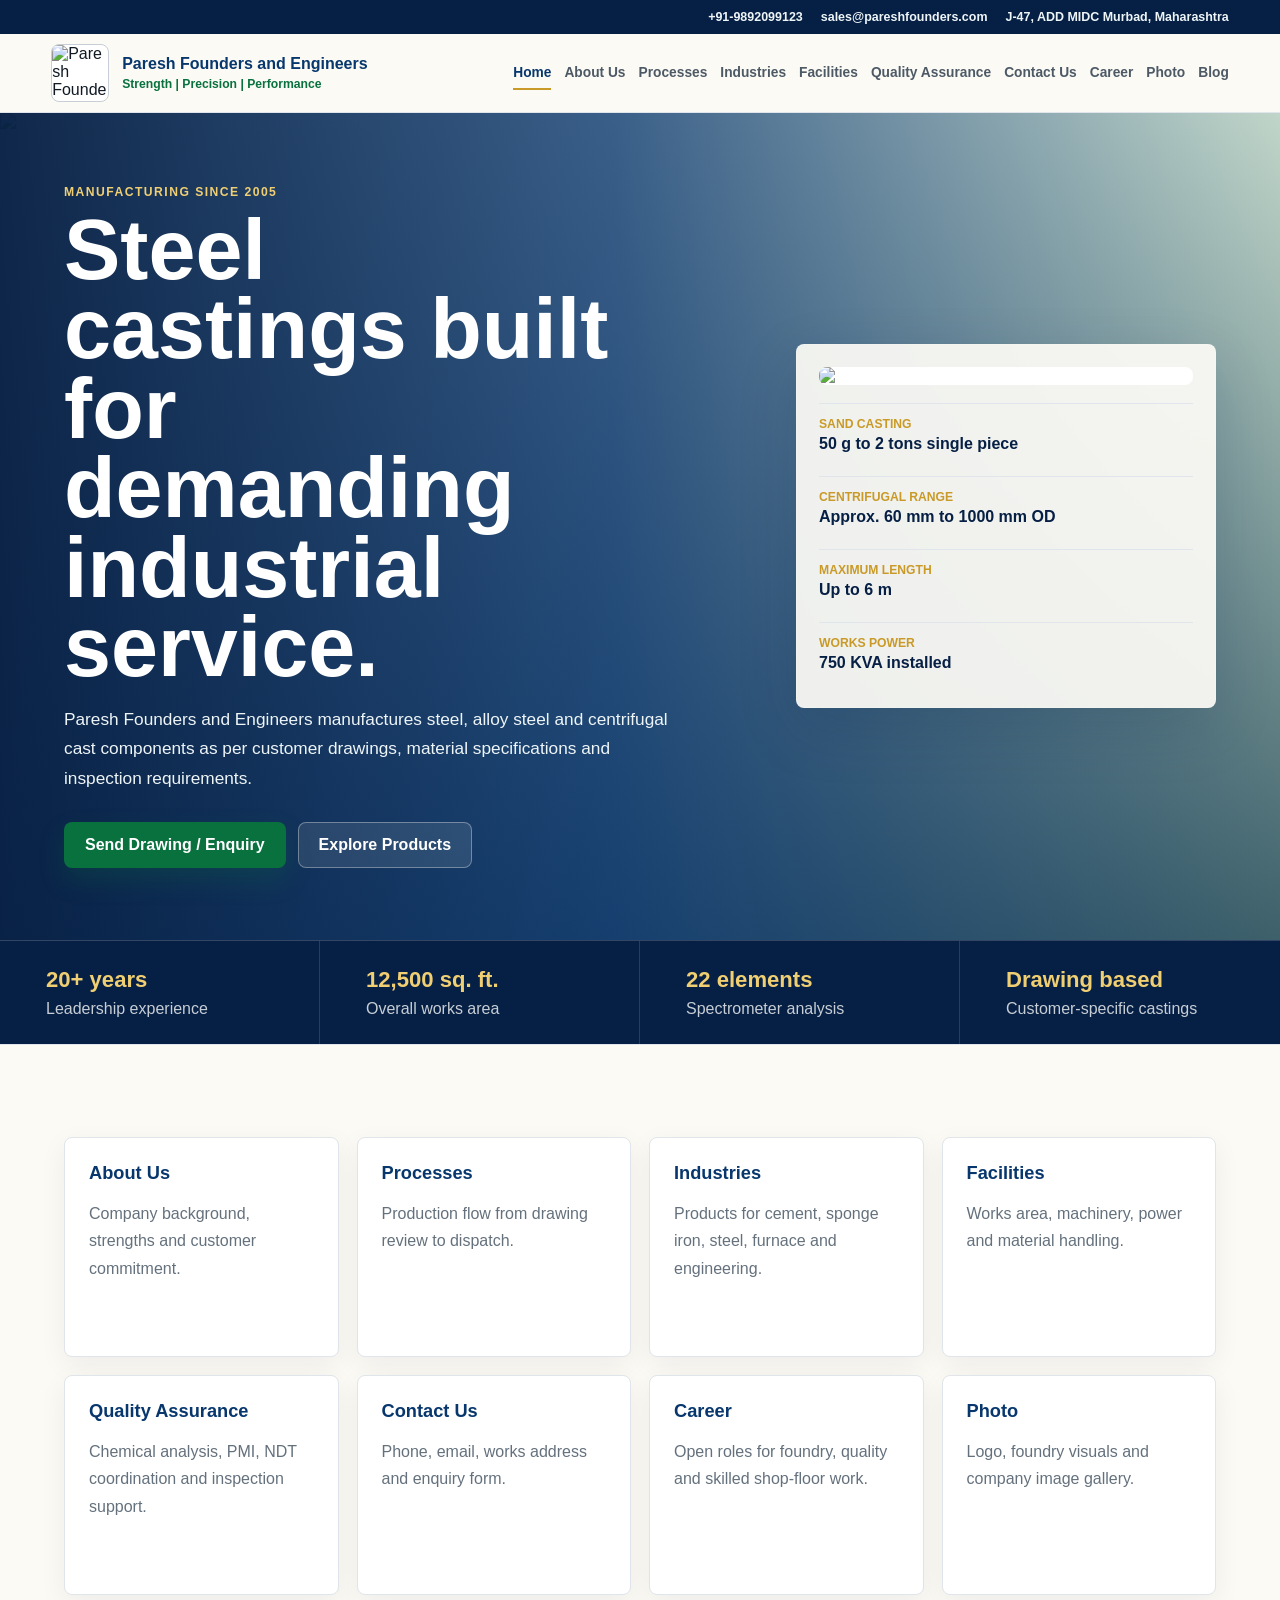
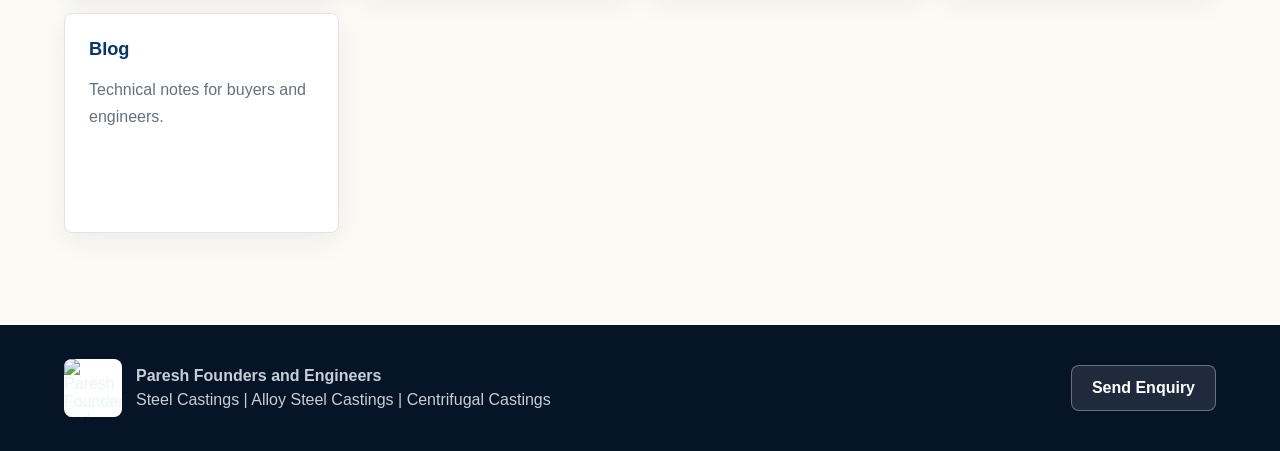
==== index.html @ 031bbe3c "Add files via upload" ====
<!doctype html>
<html lang="en">
  <head>
    <meta charset="utf-8">
    <meta name="viewport" content="width=device-width, initial-scale=1">
    <title>Paresh Founders and Engineers | Steel, Alloy Steel & Centrifugal Castings</title>
    <meta name="description" content="Paresh Founders and Engineers manufactures steel castings, alloy steel castings and centrifugal castings for sponge iron, cement, steel, furnace, pump, valve and engineering customers.">
    <meta name="keywords" content="Paresh Founders and Engineers, steel castings, alloy steel castings, centrifugal castings, sand castings, heat resistant castings, corrosion resistant castings, foundry in Murbad">
    <link rel="stylesheet" href="styles.css">
  </head>
  <body data-page="home">
    <header class="site-header">
      <div class="top-line">
        <a href="tel:+919892099123">+91-9892099123</a>
        <a href="mailto:sales@pareshfounders.com">sales@pareshfounders.com</a>
        <span>J-47, ADD MIDC Murbad, Maharashtra</span>
      </div>
      <div class="nav-shell">
        <a class="brand" href="index.html" aria-label="Paresh Founders and Engineers home">
          <img src="assets/pfe-logo.png" alt="Paresh Founders and Engineers logo">
          <span><strong>Paresh Founders and Engineers</strong><small>Strength | Precision | Performance</small></span>
        </a>
        <button class="nav-toggle" type="button" aria-expanded="false" aria-controls="main-nav" aria-label="Open menu"><span></span><span></span><span></span></button>
        <nav id="main-nav" class="main-nav" aria-label="Main navigation">
          <a data-nav="home" href="index.html">Home</a>
          <a data-nav="about" href="about.html">About Us</a>
          <a data-nav="processes" href="processes.html">Processes</a>
          <a data-nav="industries" href="industries.html">Industries</a>
          <a data-nav="facilities" href="facilities.html">Facilities</a>
          <a data-nav="quality" href="quality.html">Quality Assurance</a>
          <a data-nav="contact" href="contact.html">Contact Us</a>
          <a data-nav="career" href="career.html">Career</a>
          <a data-nav="photos" href="photos.html">Photo</a>
          <a data-nav="blog" href="blog.html">Blog</a>
        </nav>
      </div>
    </header>

    <main>
      <section class="hero">
        <img class="hero-bg" src="assets/foundry-hero.png" alt="Foundry shop floor for steel casting manufacturing">
        <div class="hero-shade"></div>
        <div class="hero-inner">
          <div class="hero-copy">
            <p class="eyebrow">Manufacturing since 2005</p>
            <h1>Steel castings built for demanding industrial service.</h1>
            <p>Paresh Founders and Engineers manufactures steel, alloy steel and centrifugal cast components as per customer drawings, material specifications and inspection requirements.</p>
            <div class="hero-actions">
              <a class="btn primary" href="contact.html">Send Drawing / Enquiry</a>
              <a class="btn secondary" href="industries.html">Explore Products</a>
            </div>
          </div>
          <aside class="hero-panel" aria-label="Company at a glance">
            <img src="assets/pfe-full-logo.png" alt="Paresh Founders and Engineers">
            <dl>
              <div><dt>Sand Casting</dt><dd>50 g to 2 tons single piece</dd></div>
              <div><dt>Centrifugal Range</dt><dd>Approx. 60 mm to 1000 mm OD</dd></div>
              <div><dt>Maximum Length</dt><dd>Up to 6 m</dd></div>
              <div><dt>Works Power</dt><dd>750 KVA installed</dd></div>
            </dl>
          </aside>
        </div>
      </section>

      <section class="metric-band" aria-label="Company highlights">
        <article><span>20+ years</span><p>Leadership experience</p></article>
        <article><span>12,500 sq. ft.</span><p>Overall works area</p></article>
        <article><span>22 elements</span><p>Spectrometer analysis</p></article>
        <article><span>Drawing based</span><p>Customer-specific castings</p></article>
      </section>

      <section class="section">
        <div class="link-grid">
          <a href="about.html"><b>About Us</b><p>Company background, strengths and customer commitment.</p></a>
          <a href="processes.html"><b>Processes</b><p>Production flow from drawing review to dispatch.</p></a>
          <a href="industries.html"><b>Industries</b><p>Products for cement, sponge iron, steel, furnace and engineering.</p></a>
          <a href="facilities.html"><b>Facilities</b><p>Works area, machinery, power and material handling.</p></a>
          <a href="quality.html"><b>Quality Assurance</b><p>Chemical analysis, PMI, NDT coordination and inspection support.</p></a>
          <a href="contact.html"><b>Contact Us</b><p>Phone, email, works address and enquiry form.</p></a>
          <a href="career.html"><b>Career</b><p>Open roles for foundry, quality and skilled shop-floor work.</p></a>
          <a href="photos.html"><b>Photo</b><p>Logo, foundry visuals and company image gallery.</p></a>
          <a href="blog.html"><b>Blog</b><p>Technical notes for buyers and engineers.</p></a>
        </div>
      </section>
    </main>

    <footer class="footer">
      <div><img src="assets/pfe-logo.png" alt="Paresh Founders and Engineers logo"><p><b>Paresh Founders and Engineers</b><br>Steel Castings | Alloy Steel Castings | Centrifugal Castings</p></div>
      <a class="btn secondary" href="contact.html">Send Enquiry</a>
    </footer>
    <script src="script.js"></script>
  </body>
</html>
---- styles.css ----
:root {
  --royal: #07376d;
  --royal-2: #061f44;
  --gold: #c99a28;
  --gold-light: #f0cf73;
  --steel: #4d5965;
  --steel-dark: #1d2833;
  --silver: #c7ced5;
  --silver-2: #e8edf1;
  --pearl: #fbfaf5;
  --green: #08713e;
  --ink: #111923;
  --muted: #64717d;
  --line: #dfe5ea;
  --white: #ffffff;
  --shadow: 0 20px 60px rgba(6, 31, 68, 0.16);
}

* { box-sizing: border-box; }
html { scroll-behavior: smooth; }
body {
  margin: 0;
  color: var(--ink);
  background: var(--pearl);
  font-family: Arial, Helvetica, sans-serif;
}
a { color: inherit; text-decoration: none; }
button, input, select, textarea { font: inherit; }
button { cursor: pointer; }
img { display: block; max-width: 100%; }
h1, h2, h3, p, span, strong, a, li { overflow-wrap: anywhere; }

.site-header {
  position: sticky;
  top: 0;
  z-index: 50;
  background: rgba(251, 250, 245, 0.97);
  border-bottom: 1px solid var(--line);
  backdrop-filter: blur(16px);
}
.top-line {
  display: flex;
  align-items: center;
  justify-content: flex-end;
  gap: 18px;
  min-height: 34px;
  padding: 0 clamp(16px, 4vw, 70px);
  color: #eef5f7;
  background: var(--royal-2);
  font-size: 0.78rem;
  font-weight: 700;
}
.top-line a:hover { color: var(--gold-light); }
.nav-shell {
  display: flex;
  align-items: center;
  justify-content: space-between;
  gap: 18px;
  min-height: 78px;
  padding: 10px clamp(16px, 4vw, 70px);
}
.brand {
  display: inline-flex;
  align-items: center;
  gap: 13px;
  min-width: 300px;
}
.brand img {
  flex: 0 0 58px;
  width: 58px;
  height: 58px;
  object-fit: contain;
  border: 1px solid var(--silver);
  border-radius: 8px;
  background: var(--white);
}
.brand strong {
  display: block;
  color: var(--royal);
  line-height: 1.08;
}
.brand small {
  display: block;
  margin-top: 4px;
  color: var(--green);
  font-size: 0.76rem;
  font-weight: 900;
}
.main-nav {
  display: flex;
  align-items: center;
  justify-content: flex-end;
  gap: 13px;
  color: var(--steel);
  font-size: 0.86rem;
  font-weight: 900;
}
.main-nav a {
  padding: 8px 0;
  border-bottom: 2px solid transparent;
}
.main-nav a:hover {
  color: var(--royal);
  border-bottom-color: var(--gold);
}
.main-nav a.active {
  color: var(--royal);
  border-bottom-color: var(--gold);
}
.nav-toggle {
  display: none;
  width: 44px;
  height: 44px;
  border: 1px solid var(--line);
  border-radius: 8px;
  background: var(--white);
}
.nav-toggle span {
  display: block;
  height: 2px;
  margin: 5px 10px;
  background: var(--royal);
}

.hero {
  position: relative;
  min-height: calc(100vh - 112px);
  overflow: hidden;
  color: var(--white);
}
.hero-bg,
.hero-shade {
  position: absolute;
  inset: 0;
}
.hero-bg {
  width: 100%;
  height: 100%;
  object-fit: cover;
}
.hero-shade {
  background:
    linear-gradient(90deg, rgba(6, 31, 68, 0.96) 0%, rgba(7, 55, 109, 0.78) 48%, rgba(8, 113, 62, 0.2) 100%),
    linear-gradient(0deg, rgba(6, 31, 68, 0.72), rgba(6, 31, 68, 0.05));
}
.hero-inner {
  position: relative;
  z-index: 1;
  display: grid;
  grid-template-columns: minmax(0, 1fr) 420px;
  align-items: center;
  gap: clamp(28px, 5vw, 68px);
  min-height: calc(100vh - 112px);
  padding: 72px clamp(18px, 5vw, 78px);
}
.hero-copy {
  max-width: 850px;
}
.eyebrow {
  margin: 0 0 12px;
  color: var(--gold-light);
  font-size: 0.76rem;
  font-weight: 900;
  letter-spacing: 0.12em;
  text-transform: uppercase;
}
h1 {
  margin: 0;
  max-width: 12ch;
  font-size: clamp(3rem, 6.6vw, 6.4rem);
  line-height: 0.94;
  letter-spacing: 0;
}
h2 {
  margin: 0;
  max-width: 980px;
  color: var(--royal-2);
  font-size: clamp(2rem, 4vw, 4rem);
  line-height: 1;
  letter-spacing: 0;
}
h3 {
  margin: 0 0 10px;
  color: var(--royal);
  font-size: 1.16rem;
}
.hero-copy p:not(.eyebrow) {
  max-width: 64ch;
  color: #eef5f7;
  font-size: 1.08rem;
  line-height: 1.72;
}
.hero-actions,
.blog-filter {
  display: flex;
  flex-wrap: wrap;
  gap: 12px;
  margin-top: 28px;
}
.btn,
.filter,
.process-tab,
.accordion-button,
.small-action {
  min-height: 46px;
  border: 1px solid transparent;
  border-radius: 8px;
  font-weight: 900;
}
.btn {
  display: inline-flex;
  align-items: center;
  justify-content: center;
  padding: 0 20px;
}
.primary {
  color: var(--white);
  background: var(--green);
  box-shadow: 0 12px 26px rgba(8, 113, 62, 0.24);
}
.primary:hover { background: #0a8349; }
.secondary {
  color: var(--white);
  border-color: rgba(251, 250, 245, 0.34);
  background: rgba(251, 250, 245, 0.1);
}
.hero-panel {
  border: 1px solid rgba(251, 250, 245, 0.22);
  border-radius: 8px;
  padding: 22px;
  background: rgba(251, 250, 245, 0.94);
  box-shadow: var(--shadow);
}
.hero-panel img {
  width: 100%;
  max-height: 210px;
  object-fit: contain;
  border-radius: 8px;
  background: var(--white);
}
.hero-panel dl {
  display: grid;
  gap: 10px;
  margin: 18px 0 0;
}
.hero-panel div {
  padding: 13px 0;
  border-top: 1px solid var(--line);
}
.hero-panel dt {
  color: var(--gold);
  font-size: 0.76rem;
  font-weight: 900;
  text-transform: uppercase;
}
.hero-panel dd {
  margin: 4px 0 0;
  color: var(--royal-2);
  font-weight: 900;
}

.metric-band {
  display: grid;
  grid-template-columns: repeat(4, minmax(0, 1fr));
  border-top: 1px solid rgba(251, 250, 245, 0.18);
  border-bottom: 1px solid var(--line);
  background: var(--royal-2);
}
.metric-band article {
  padding: 26px clamp(18px, 4vw, 46px);
  border-right: 1px solid rgba(251, 250, 245, 0.14);
}
.metric-band article:last-child { border-right: 0; }
.metric-band span {
  display: block;
  color: var(--gold-light);
  font-size: 1.38rem;
  font-weight: 900;
}
.metric-band p {
  margin: 7px 0 0;
  color: var(--silver);
}

.section {
  padding: 92px clamp(18px, 5vw, 78px);
}
.page-hero {
  position: relative;
  padding: 92px clamp(18px, 5vw, 78px);
  color: var(--white);
  background:
    linear-gradient(135deg, rgba(6, 31, 68, 0.96), rgba(7, 55, 109, 0.9)),
    url("assets/foundry-hero.png") center/cover;
}
.page-hero h1 {
  max-width: 12ch;
}
.page-hero h1.single-line-title {
  max-width: none;
  white-space: nowrap;
  font-size: clamp(2rem, 2.75vw, 2.45rem);
  line-height: 1.08;
}
.page-hero p:not(.eyebrow) {
  max-width: 760px;
  color: #edf4f7;
  font-size: 1.08rem;
  line-height: 1.72;
}
.page-hero .eyebrow {
  color: var(--gold-light);
}
.page-contact {
  padding: 92px clamp(18px, 5vw, 78px);
}
.page-contact h1 {
  max-width: 12ch;
  margin: 0;
  font-size: clamp(2.8rem, 5.8vw, 5.6rem);
  line-height: 0.96;
}
.section-head {
  margin-bottom: 34px;
}
.section-head.row {
  display: flex;
  align-items: end;
  justify-content: space-between;
  gap: 24px;
}
.section-head .eyebrow,
.about-section .eyebrow,
.products-section .eyebrow,
.facilities-section .eyebrow,
.quality-section .eyebrow,
.career-section .eyebrow,
.blog-section .eyebrow {
  color: var(--gold);
}

.about-grid,
.process-layout,
.facility-board,
.contact-section {
  display: grid;
  grid-template-columns: 0.92fr 1.08fr;
  gap: 38px;
}
.story {
  max-width: 760px;
}
.story p,
.link-grid p,
.product-grid p,
.process-panel p,
.accordion-panel p,
.quality-grid p,
.career-grid p,
.blog-grid p,
.address-lines p {
  color: var(--muted);
  line-height: 1.72;
}
.commitments {
  display: grid;
  gap: 14px;
}
.commitments article {
  min-height: 104px;
  padding: 22px;
  border-left: 4px solid var(--gold);
  border-radius: 8px;
  background: var(--white);
  box-shadow: 0 8px 28px rgba(17, 25, 35, 0.06);
}
.commitments b {
  display: block;
  color: var(--royal);
}
.commitments span {
  display: block;
  margin-top: 8px;
  color: var(--muted);
  line-height: 1.5;
}
.link-grid {
  display: grid;
  grid-template-columns: repeat(4, minmax(0, 1fr));
  gap: 18px;
}
.link-grid a {
  min-height: 220px;
  padding: 24px;
  border: 1px solid var(--line);
  border-radius: 8px;
  background: var(--white);
  box-shadow: 0 8px 28px rgba(17, 25, 35, 0.06);
}
.link-grid a:hover {
  border-color: rgba(201, 154, 40, 0.72);
  box-shadow: var(--shadow);
}
.link-grid span {
  display: inline-block;
  margin-bottom: 18px;
  color: var(--green);
  font-size: 0.78rem;
  font-weight: 900;
  text-transform: uppercase;
}
.link-grid b {
  display: block;
  color: var(--royal);
  font-size: 1.14rem;
}

.process-section {
  color: var(--white);
  background: linear-gradient(135deg, var(--royal-2), var(--steel-dark));
}
.process-section h2,
.process-section h3 { color: var(--white); }
.process-tabs {
  display: grid;
  gap: 10px;
  align-self: start;
}
.process-tab {
  width: 100%;
  padding: 0 18px;
  color: #edf4f7;
  border-color: rgba(251, 250, 245, 0.18);
  background: rgba(251, 250, 245, 0.08);
  text-align: left;
}
.process-tab.active {
  color: var(--royal-2);
  background: var(--gold-light);
}
.process-panels {
  min-height: 310px;
  border: 1px solid rgba(251, 250, 245, 0.16);
  border-radius: 8px;
  background: rgba(251, 250, 245, 0.07);
}
.process-panel {
  display: none;
  padding: clamp(24px, 4vw, 42px);
}
.process-panel.active { display: block; }
.process-panel p { color: #dfe8ed; }

.search,
input,
select,
textarea {
  width: 100%;
  border: 1px solid var(--line);
  border-radius: 8px;
  padding: 13px 14px;
  color: var(--ink);
  background: var(--white);
}
.search {
  max-width: 360px;
  border-color: var(--silver);
}
.product-grid,
.quality-grid,
.career-grid,
.blog-grid,
.photo-grid {
  display: grid;
  grid-template-columns: repeat(3, minmax(0, 1fr));
  gap: 18px;
}
.product-grid article,
.quality-grid article,
.career-grid article,
.blog-grid article,
.photo-grid article {
  min-height: 230px;
  padding: 24px;
  border: 1px solid var(--line);
  border-radius: 8px;
  background: var(--white);
  box-shadow: 0 8px 28px rgba(17, 25, 35, 0.06);
}
.product-grid article:hover,
.quality-grid article:hover,
.career-grid article:hover,
.blog-grid article:hover,
.photo-grid article:hover {
  border-color: rgba(201, 154, 40, 0.72);
  box-shadow: var(--shadow);
}
.product-grid article.hide,
.blog-grid article.hide { display: none; }
.product-grid span,
.blog-grid span,
.quality-grid span {
  display: inline-block;
  margin-bottom: 18px;
  color: var(--green);
  font-size: 0.78rem;
  font-weight: 900;
  text-transform: uppercase;
}
.photo-grid img {
  width: 100%;
  height: 260px;
  object-fit: contain;
  border: 1px solid var(--line);
  border-radius: 8px;
  background: var(--white);
}
.photo-grid h3 {
  margin-top: 18px;
}
.photo-grid p {
  color: var(--muted);
  line-height: 1.72;
}

.facilities-section {
  background: var(--silver-2);
}
.facility-map {
  display: grid;
  grid-template-columns: repeat(2, minmax(0, 1fr));
  gap: 14px;
}
.facility-map div {
  min-height: 150px;
  padding: 22px;
  border-radius: 8px;
  color: var(--white);
  background: linear-gradient(135deg, var(--royal), var(--steel-dark));
}
.facility-map b {
  display: block;
  color: var(--gold-light);
  font-size: 2.1rem;
  line-height: 1;
}
.facility-map span {
  display: block;
  margin-top: 12px;
  color: #edf4f7;
  line-height: 1.5;
}
.accordion {
  width: 100%;
}
.accordion-button {
  width: 100%;
  margin-top: 10px;
  padding: 0 18px;
  color: var(--royal-2);
  border-color: var(--line);
  background: var(--white);
  text-align: left;
}
.accordion-button.active {
  border-color: var(--gold);
  background: #fff8e6;
}
.accordion-panel {
  display: none;
  padding: 2px 18px 16px;
}
.accordion-panel.open { display: block; }

.quality-section {
  background: var(--white);
}
.quality-grid {
  grid-template-columns: repeat(4, minmax(0, 1fr));
}
.quality-grid article {
  min-height: 250px;
}

.contact-section {
  color: var(--white);
  background: linear-gradient(135deg, var(--royal), var(--royal-2));
}
.contact-section h2 {
  color: var(--white);
}
.address-lines {
  margin-top: 26px;
}
.address-lines p {
  color: #e7eef2;
}
.address-lines b {
  display: block;
  color: var(--gold-light);
}
.address-lines a {
  color: var(--white);
  font-weight: 900;
}
.enquiry-form {
  display: grid;
  gap: 14px;
  padding: 24px;
  border-radius: 8px;
  background: var(--pearl);
}
label {
  display: grid;
  gap: 8px;
  color: var(--steel);
  font-weight: 900;
}
textarea { resize: vertical; }
.form-message {
  min-height: 24px;
  margin: 0;
  color: var(--green);
  font-weight: 900;
}

.career-section {
  background: #f6f2e7;
}
.small-action,
.filter {
  padding: 0 15px;
  color: var(--royal-2);
  border-color: var(--line);
  background: var(--white);
}
.small-action:hover,
.filter.active {
  color: var(--white);
  background: var(--green);
}

.footer {
  display: flex;
  align-items: center;
  justify-content: space-between;
  gap: 18px;
  padding: 34px clamp(18px, 5vw, 78px);
  color: #edf4f7;
  background: #061427;
}
.footer div {
  display: flex;
  align-items: center;
  gap: 14px;
}
.footer img {
  width: 58px;
  height: 58px;
  object-fit: contain;
  border-radius: 8px;
  background: var(--white);
}
.footer p {
  margin: 0;
  color: var(--silver);
  line-height: 1.5;
}

@media (max-width: 1180px) {
  .brand { min-width: 260px; }
  .main-nav { gap: 9px; font-size: 0.8rem; }
  .hero-inner { grid-template-columns: minmax(0, 1fr) 360px; }
  .quality-grid { grid-template-columns: repeat(2, minmax(0, 1fr)); }
}

@media (max-width: 960px) {
  .top-line {
    justify-content: flex-start;
    overflow-x: auto;
    white-space: nowrap;
  }
  .nav-toggle { display: block; }
  .main-nav {
    position: absolute;
    top: 112px;
    right: 18px;
    left: 18px;
    display: none;
    flex-direction: column;
    align-items: stretch;
    padding: 16px;
    border: 1px solid var(--line);
    border-radius: 8px;
    background: var(--white);
    box-shadow: var(--shadow);
  }
  .main-nav.open { display: flex; }
  .main-nav a { padding: 10px 4px; }
  .hero-inner {
    grid-template-columns: 1fr;
    align-items: start;
    padding-top: 72px;
    padding-bottom: 72px;
  }
  .hero-panel { max-width: 520px; }
  .metric-band,
  .about-grid,
  .process-layout,
  .facility-board,
  .contact-section,
  .product-grid,
  .link-grid,
  .career-grid,
  .blog-grid,
  .photo-grid {
    grid-template-columns: 1fr;
  }
  .metric-band article {
    border-right: 0;
    border-bottom: 1px solid rgba(251, 250, 245, 0.14);
  }
  .section-head.row { display: block; }
  .search {
    max-width: none;
    margin-top: 18px;
  }
}

@media (max-width: 620px) {
  .top-line { display: none; }
  .nav-shell { min-height: 74px; }
  .main-nav { top: 74px; }
  .brand {
    min-width: 0;
    gap: 10px;
  }
  .brand img {
    width: 52px;
    height: 52px;
    flex-basis: 52px;
  }
  .brand strong {
    max-width: 185px;
    font-size: 0.93rem;
  }
  .brand small { display: none; }
  .hero { min-height: auto; }
  .hero-inner {
    min-height: auto;
    padding-top: 56px;
  }
  h1 { font-size: 2.75rem; }
  .page-hero h1.single-line-title {
    white-space: normal;
    font-size: 2.2rem;
  }
  h2 { font-size: 2rem; }
  .section {
    padding-top: 68px;
    padding-bottom: 68px;
  }
  .facility-map,
  .quality-grid {
    grid-template-columns: 1fr;
  }
  .footer,
  .footer div {
    align-items: flex-start;
    flex-direction: column;
  }
}

@media (max-width: 380px) {
  .brand span { display: none; }
  .brand img {
    width: 54px;
    height: 54px;
  }
  h1 { font-size: 2.35rem; }
  .hero-copy p:not(.eyebrow) { font-size: 1rem; }
}
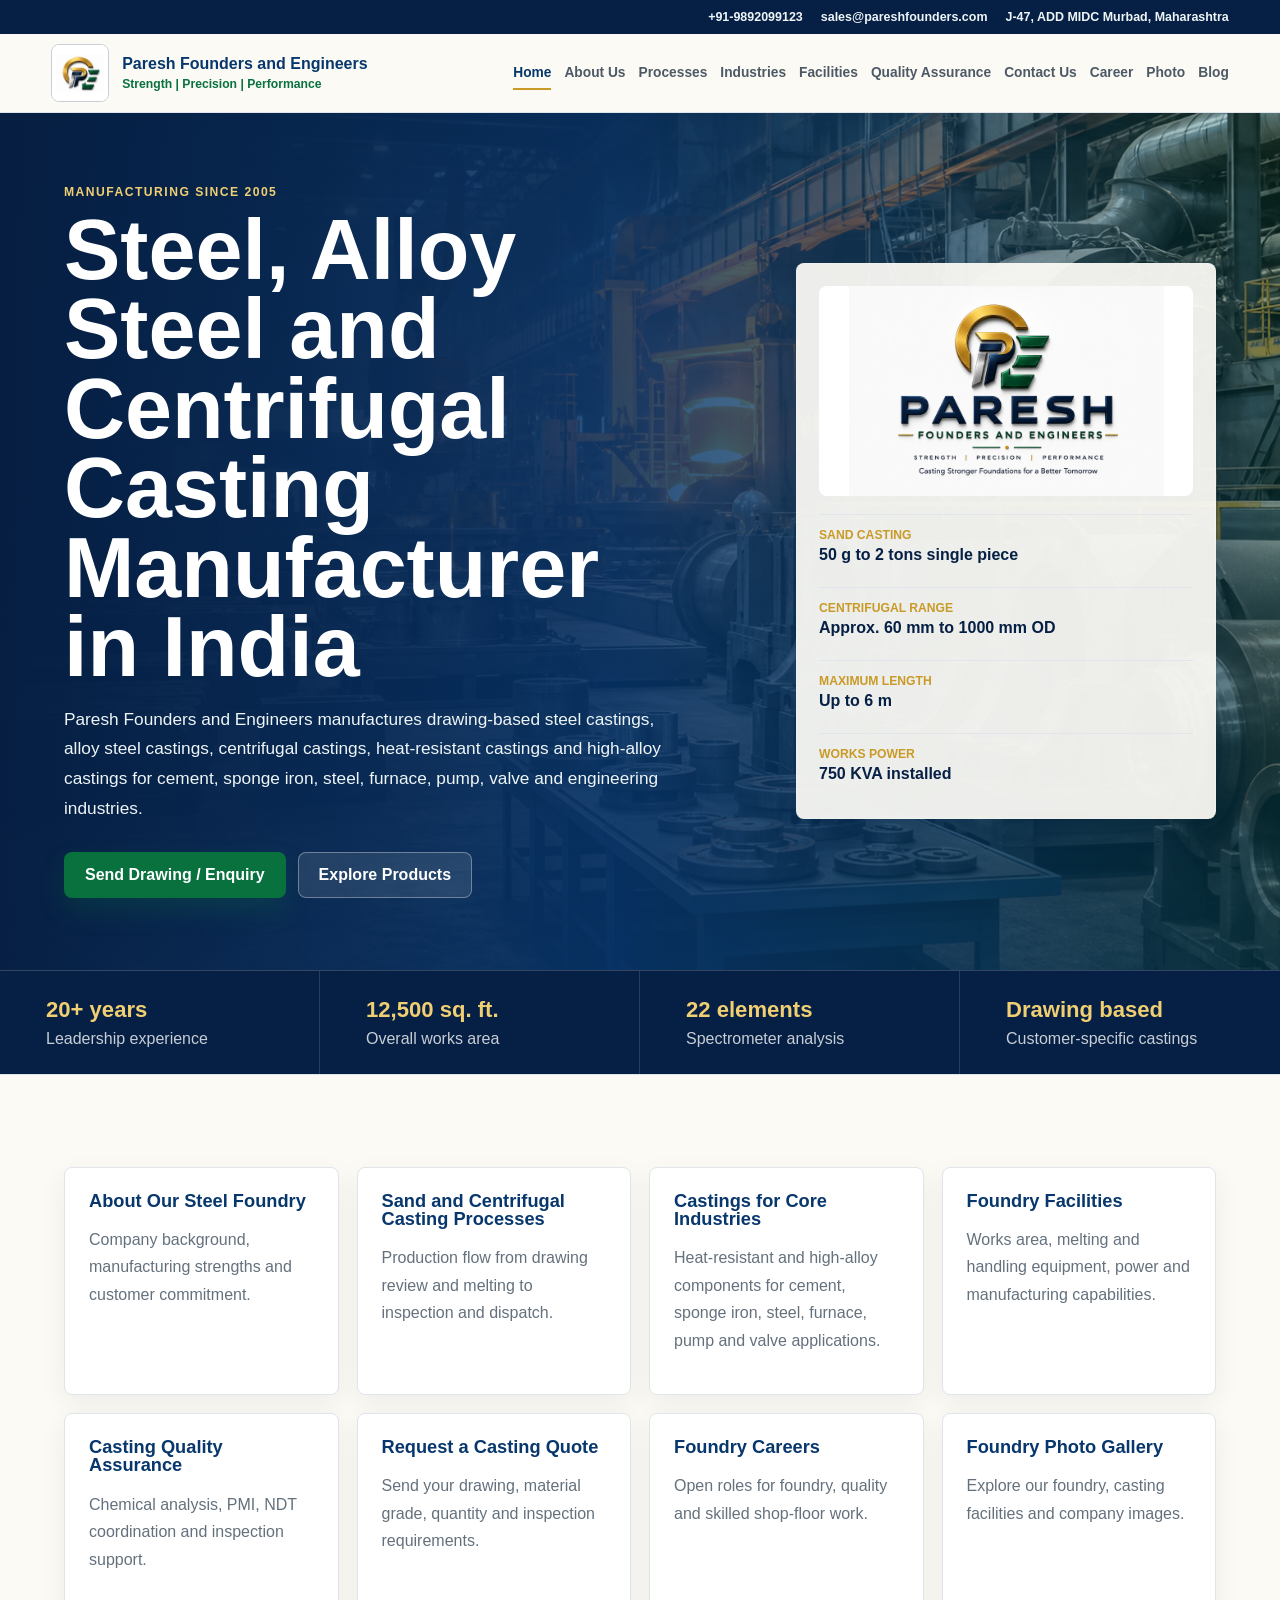
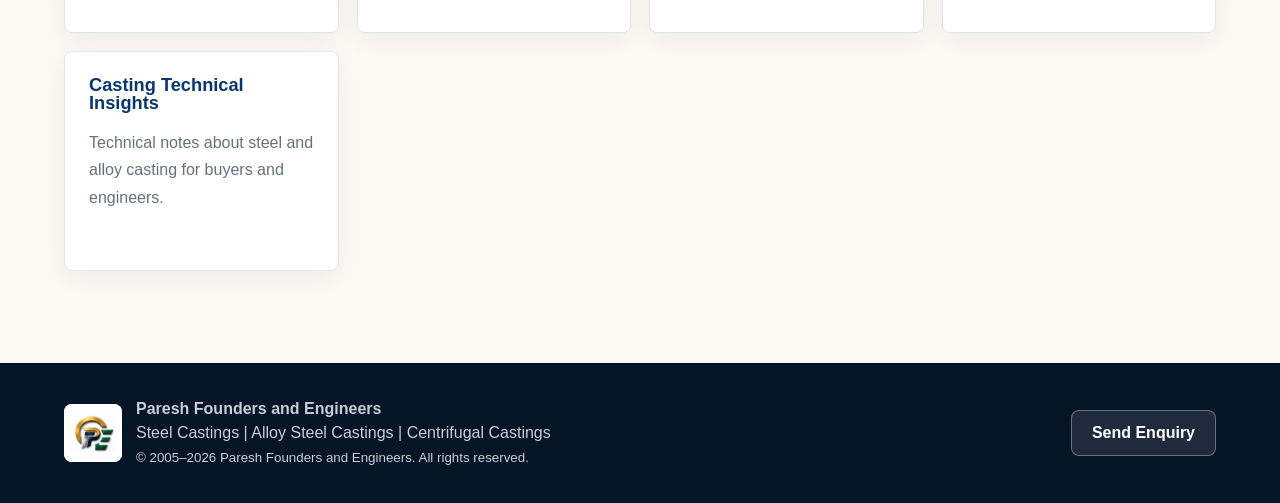
==== commit 8f600281: "Improve homepage SEO metadata and content" ====
--- a/index.html
+++ b/index.html
@@ -1,93 +1,137 @@
-<!doctype html>
-<html lang="en">
-  <head>
-    <meta charset="utf-8">
-    <meta name="viewport" content="width=device-width, initial-scale=1">
-    <title>Paresh Founders and Engineers | Steel, Alloy Steel & Centrifugal Castings</title>
-    <meta name="description" content="Paresh Founders and Engineers manufactures steel castings, alloy steel castings and centrifugal castings for sponge iron, cement, steel, furnace, pump, valve and engineering customers.">
-    <meta name="keywords" content="Paresh Founders and Engineers, steel castings, alloy steel castings, centrifugal castings, sand castings, heat resistant castings, corrosion resistant castings, foundry in Murbad">
-    <link rel="stylesheet" href="styles.css">
-  </head>
-  <body data-page="home">
-    <header class="site-header">
-      <div class="top-line">
-        <a href="tel:+919892099123">+91-9892099123</a>
-        <a href="mailto:sales@pareshfounders.com">sales@pareshfounders.com</a>
-        <span>J-47, ADD MIDC Murbad, Maharashtra</span>
-      </div>
-      <div class="nav-shell">
-        <a class="brand" href="index.html" aria-label="Paresh Founders and Engineers home">
-          <img src="assets/pfe-logo.png" alt="Paresh Founders and Engineers logo">
-          <span><strong>Paresh Founders and Engineers</strong><small>Strength | Precision | Performance</small></span>
-        </a>
-        <button class="nav-toggle" type="button" aria-expanded="false" aria-controls="main-nav" aria-label="Open menu"><span></span><span></span><span></span></button>
-        <nav id="main-nav" class="main-nav" aria-label="Main navigation">
-          <a data-nav="home" href="index.html">Home</a>
-          <a data-nav="about" href="about.html">About Us</a>
-          <a data-nav="processes" href="processes.html">Processes</a>
-          <a data-nav="industries" href="industries.html">Industries</a>
-          <a data-nav="facilities" href="facilities.html">Facilities</a>
-          <a data-nav="quality" href="quality.html">Quality Assurance</a>
-          <a data-nav="contact" href="contact.html">Contact Us</a>
-          <a data-nav="career" href="career.html">Career</a>
-          <a data-nav="photos" href="photos.html">Photo</a>
-          <a data-nav="blog" href="blog.html">Blog</a>
-        </nav>
-      </div>
-    </header>
-
-    <main>
-      <section class="hero">
-        <img class="hero-bg" src="assets/foundry-hero.png" alt="Foundry shop floor for steel casting manufacturing">
-        <div class="hero-shade"></div>
-        <div class="hero-inner">
-          <div class="hero-copy">
-            <p class="eyebrow">Manufacturing since 2005</p>
-            <h1>Steel castings built for demanding industrial service.</h1>
-            <p>Paresh Founders and Engineers manufactures steel, alloy steel and centrifugal cast components as per customer drawings, material specifications and inspection requirements.</p>
-            <div class="hero-actions">
-              <a class="btn primary" href="contact.html">Send Drawing / Enquiry</a>
-              <a class="btn secondary" href="industries.html">Explore Products</a>
-            </div>
-          </div>
-          <aside class="hero-panel" aria-label="Company at a glance">
-            <img src="assets/pfe-full-logo.png" alt="Paresh Founders and Engineers">
-            <dl>
-              <div><dt>Sand Casting</dt><dd>50 g to 2 tons single piece</dd></div>
-              <div><dt>Centrifugal Range</dt><dd>Approx. 60 mm to 1000 mm OD</dd></div>
-              <div><dt>Maximum Length</dt><dd>Up to 6 m</dd></div>
-              <div><dt>Works Power</dt><dd>750 KVA installed</dd></div>
-            </dl>
-          </aside>
-        </div>
-      </section>
-
-      <section class="metric-band" aria-label="Company highlights">
-        <article><span>20+ years</span><p>Leadership experience</p></article>
-        <article><span>12,500 sq. ft.</span><p>Overall works area</p></article>
-        <article><span>22 elements</span><p>Spectrometer analysis</p></article>
-        <article><span>Drawing based</span><p>Customer-specific castings</p></article>
-      </section>
-
-      <section class="section">
-        <div class="link-grid">
-          <a href="about.html"><b>About Us</b><p>Company background, strengths and customer commitment.</p></a>
-          <a href="processes.html"><b>Processes</b><p>Production flow from drawing review to dispatch.</p></a>
-          <a href="industries.html"><b>Industries</b><p>Products for cement, sponge iron, steel, furnace and engineering.</p></a>
-          <a href="facilities.html"><b>Facilities</b><p>Works area, machinery, power and material handling.</p></a>
-          <a href="quality.html"><b>Quality Assurance</b><p>Chemical analysis, PMI, NDT coordination and inspection support.</p></a>
-          <a href="contact.html"><b>Contact Us</b><p>Phone, email, works address and enquiry form.</p></a>
-          <a href="career.html"><b>Career</b><p>Open roles for foundry, quality and skilled shop-floor work.</p></a>
-          <a href="photos.html"><b>Photo</b><p>Logo, foundry visuals and company image gallery.</p></a>
-          <a href="blog.html"><b>Blog</b><p>Technical notes for buyers and engineers.</p></a>
-        </div>
-      </section>
-    </main>
-
-    <footer class="footer">
-      <div><img src="assets/pfe-logo.png" alt="Paresh Founders and Engineers logo"><p><b>Paresh Founders and Engineers</b><br>Steel Castings | Alloy Steel Castings | Centrifugal Castings</p></div>
-      <a class="btn secondary" href="contact.html">Send Enquiry</a>
-    </footer>
-    <script src="script.js"></script>
-  </body>
-</html>
+<!doctype html>
+<html lang="en">
+  <head>
+    <meta charset="utf-8">
+    <meta name="viewport" content="width=device-width, initial-scale=1">
+    <title>Steel Casting Manufacturer in India | Paresh Founders and Engineers</title>
+    <meta name="description" content="Indian manufacturer of steel, alloy steel, centrifugal, heat-resistant and high-alloy castings for cement, sponge iron, steel, pump and valve industries.">
+    <meta name="robots" content="index, follow, max-image-preview:large">
+    <link rel="canonical" href="https://pareshfounders.com/">
+    <meta property="og:type" content="website">
+    <meta property="og:site_name" content="Paresh Founders and Engineers">
+    <meta property="og:title" content="Steel Casting Manufacturer in India | Paresh Founders and Engineers">
+    <meta property="og:description" content="Steel, alloy steel, centrifugal, heat-resistant and high-alloy castings for demanding industrial applications.">
+    <meta property="og:url" content="https://pareshfounders.com/">
+    <meta property="og:image" content="https://pareshfounders.com/assets/foundry-hero.png">
+    <meta property="og:image:alt" content="Steel casting manufacturing shop floor at Paresh Founders and Engineers">
+    <meta name="twitter:card" content="summary_large_image">
+    <meta name="twitter:title" content="Steel Casting Manufacturer in India | Paresh Founders and Engineers">
+    <meta name="twitter:description" content="Steel, alloy steel, centrifugal, heat-resistant and high-alloy castings for demanding industrial applications.">
+    <meta name="twitter:image" content="https://pareshfounders.com/assets/foundry-hero.png">
+    <script type="application/ld+json">
+      {
+        "@context": "https://schema.org",
+        "@type": "Organization",
+        "@id": "https://pareshfounders.com/#organization",
+        "name": "Paresh Founders and Engineers",
+        "url": "https://pareshfounders.com/",
+        "logo": "https://pareshfounders.com/assets/pfe-logo.png",
+        "image": "https://pareshfounders.com/assets/foundry-hero.png",
+        "description": "Indian manufacturer of steel, alloy steel, centrifugal, heat-resistant and high-alloy castings for industrial applications.",
+        "foundingDate": "2005",
+        "email": "sales@pareshfounders.com",
+        "telephone": "+91-9892099123",
+        "address": {
+          "@type": "PostalAddress",
+          "streetAddress": "J-47, ADD MIDC Murbad, Kudavli",
+          "addressLocality": "Murbad",
+          "addressRegion": "Maharashtra",
+          "postalCode": "421401",
+          "addressCountry": "IN"
+        },
+        "contactPoint": {
+          "@type": "ContactPoint",
+          "telephone": "+91-9892099123",
+          "email": "sales@pareshfounders.com",
+          "contactType": "sales",
+          "areaServed": "IN",
+          "availableLanguage": ["English", "Hindi", "Marathi"]
+        }
+      }
+    </script>
+    <link rel="stylesheet" href="styles.css">
+  </head>
+  <body data-page="home">
+    <header class="site-header">
+      <div class="top-line">
+        <a href="tel:+919892099123">+91-9892099123</a>
+        <a href="mailto:sales@pareshfounders.com">sales@pareshfounders.com</a>
+        <span>J-47, ADD MIDC Murbad, Maharashtra</span>
+      </div>
+      <div class="nav-shell">
+        <a class="brand" href="index.html" aria-label="Paresh Founders and Engineers home">
+          <img src="assets/pfe-logo.png" alt="Paresh Founders and Engineers logo">
+          <span><strong>Paresh Founders and Engineers</strong><small>Strength | Precision | Performance</small></span>
+        </a>
+        <button class="nav-toggle" type="button" aria-expanded="false" aria-controls="main-nav" aria-label="Open menu"><span></span><span></span><span></span></button>
+        <nav id="main-nav" class="main-nav" aria-label="Main navigation">
+          <a data-nav="home" href="index.html">Home</a>
+          <a data-nav="about" href="about.html">About Us</a>
+          <a data-nav="processes" href="processes.html">Processes</a>
+          <a data-nav="industries" href="industries.html">Industries</a>
+          <a data-nav="facilities" href="facilities.html">Facilities</a>
+          <a data-nav="quality" href="quality.html">Quality Assurance</a>
+          <a data-nav="contact" href="contact.html">Contact Us</a>
+          <a data-nav="career" href="career.html">Career</a>
+          <a data-nav="photos" href="photos.html">Photo</a>
+          <a data-nav="blog" href="blog.html">Blog</a>
+        </nav>
+      </div>
+    </header>
+
+    <main>
+      <section class="hero">
+        <img class="hero-bg" src="assets/foundry-hero.png" alt="Steel and alloy steel casting manufacturing shop floor in India">
+        <div class="hero-shade"></div>
+        <div class="hero-inner">
+          <div class="hero-copy">
+            <p class="eyebrow">Manufacturing since 2005</p>
+            <h1>Steel, Alloy Steel and Centrifugal Casting Manufacturer in India</h1>
+            <p>Paresh Founders and Engineers manufactures drawing-based steel castings, alloy steel castings, centrifugal castings, heat-resistant castings and high-alloy castings for cement, sponge iron, steel, furnace, pump, valve and engineering industries.</p>
+            <div class="hero-actions">
+              <a class="btn primary" href="contact.html">Send Drawing / Enquiry</a>
+              <a class="btn secondary" href="industries.html">Explore Products</a>
+            </div>
+          </div>
+          <aside class="hero-panel" aria-label="Company at a glance">
+            <img src="assets/pfe-full-logo.png" alt="Paresh Founders and Engineers steel casting manufacturer logo">
+            <dl>
+              <div><dt>Sand Casting</dt><dd>50 g to 2 tons single piece</dd></div>
+              <div><dt>Centrifugal Range</dt><dd>Approx. 60 mm to 1000 mm OD</dd></div>
+              <div><dt>Maximum Length</dt><dd>Up to 6 m</dd></div>
+              <div><dt>Works Power</dt><dd>750 KVA installed</dd></div>
+            </dl>
+          </aside>
+        </div>
+      </section>
+
+      <section class="metric-band" aria-label="Company highlights">
+        <article><span>20+ years</span><p>Leadership experience</p></article>
+        <article><span>12,500 sq. ft.</span><p>Overall works area</p></article>
+        <article><span>22 elements</span><p>Spectrometer analysis</p></article>
+        <article><span>Drawing based</span><p>Customer-specific castings</p></article>
+      </section>
+
+      <section class="section">
+        <div class="link-grid">
+          <a href="about.html"><h2 style="display: contents;"><b>About Our Steel Foundry</b></h2><p>Company background, manufacturing strengths and customer commitment.</p></a>
+          <a href="processes.html"><h2 style="display: contents;"><b>Sand and Centrifugal Casting Processes</b></h2><p>Production flow from drawing review and melting to inspection and dispatch.</p></a>
+          <a href="industries.html"><h2 style="display: contents;"><b>Castings for Core Industries</b></h2><p>Heat-resistant and high-alloy components for cement, sponge iron, steel, furnace, pump and valve applications.</p></a>
+          <a href="facilities.html"><h2 style="display: contents;"><b>Foundry Facilities</b></h2><p>Works area, melting and handling equipment, power and manufacturing capabilities.</p></a>
+          <a href="quality.html"><h2 style="display: contents;"><b>Casting Quality Assurance</b></h2><p>Chemical analysis, PMI, NDT coordination and inspection support.</p></a>
+          <a href="contact.html"><h2 style="display: contents;"><b>Request a Casting Quote</b></h2><p>Send your drawing, material grade, quantity and inspection requirements.</p></a>
+          <a href="career.html"><h2 style="display: contents;"><b>Foundry Careers</b></h2><p>Open roles for foundry, quality and skilled shop-floor work.</p></a>
+          <a href="photos.html"><h2 style="display: contents;"><b>Foundry Photo Gallery</b></h2><p>Explore our foundry, casting facilities and company images.</p></a>
+          <a href="blog.html"><h2 style="display: contents;"><b>Casting Technical Insights</b></h2><p>Technical notes about steel and alloy casting for buyers and engineers.</p></a>
+        </div>
+      </section>
+    </main>
+
+    <footer class="footer">
+      <div><img src="assets/pfe-logo.png" alt="Paresh Founders and Engineers company logo"><p><b>Paresh Founders and Engineers</b><br>Steel Castings | Alloy Steel Castings | Centrifugal Castings<br><small>&copy; 2005&ndash;2026 Paresh Founders and Engineers. All rights reserved.</small></p></div>
+      <a class="btn secondary" href="contact.html">Send Enquiry</a>
+    </footer>
+    <script src="script.js"></script>
+  </body>
+</html>
+
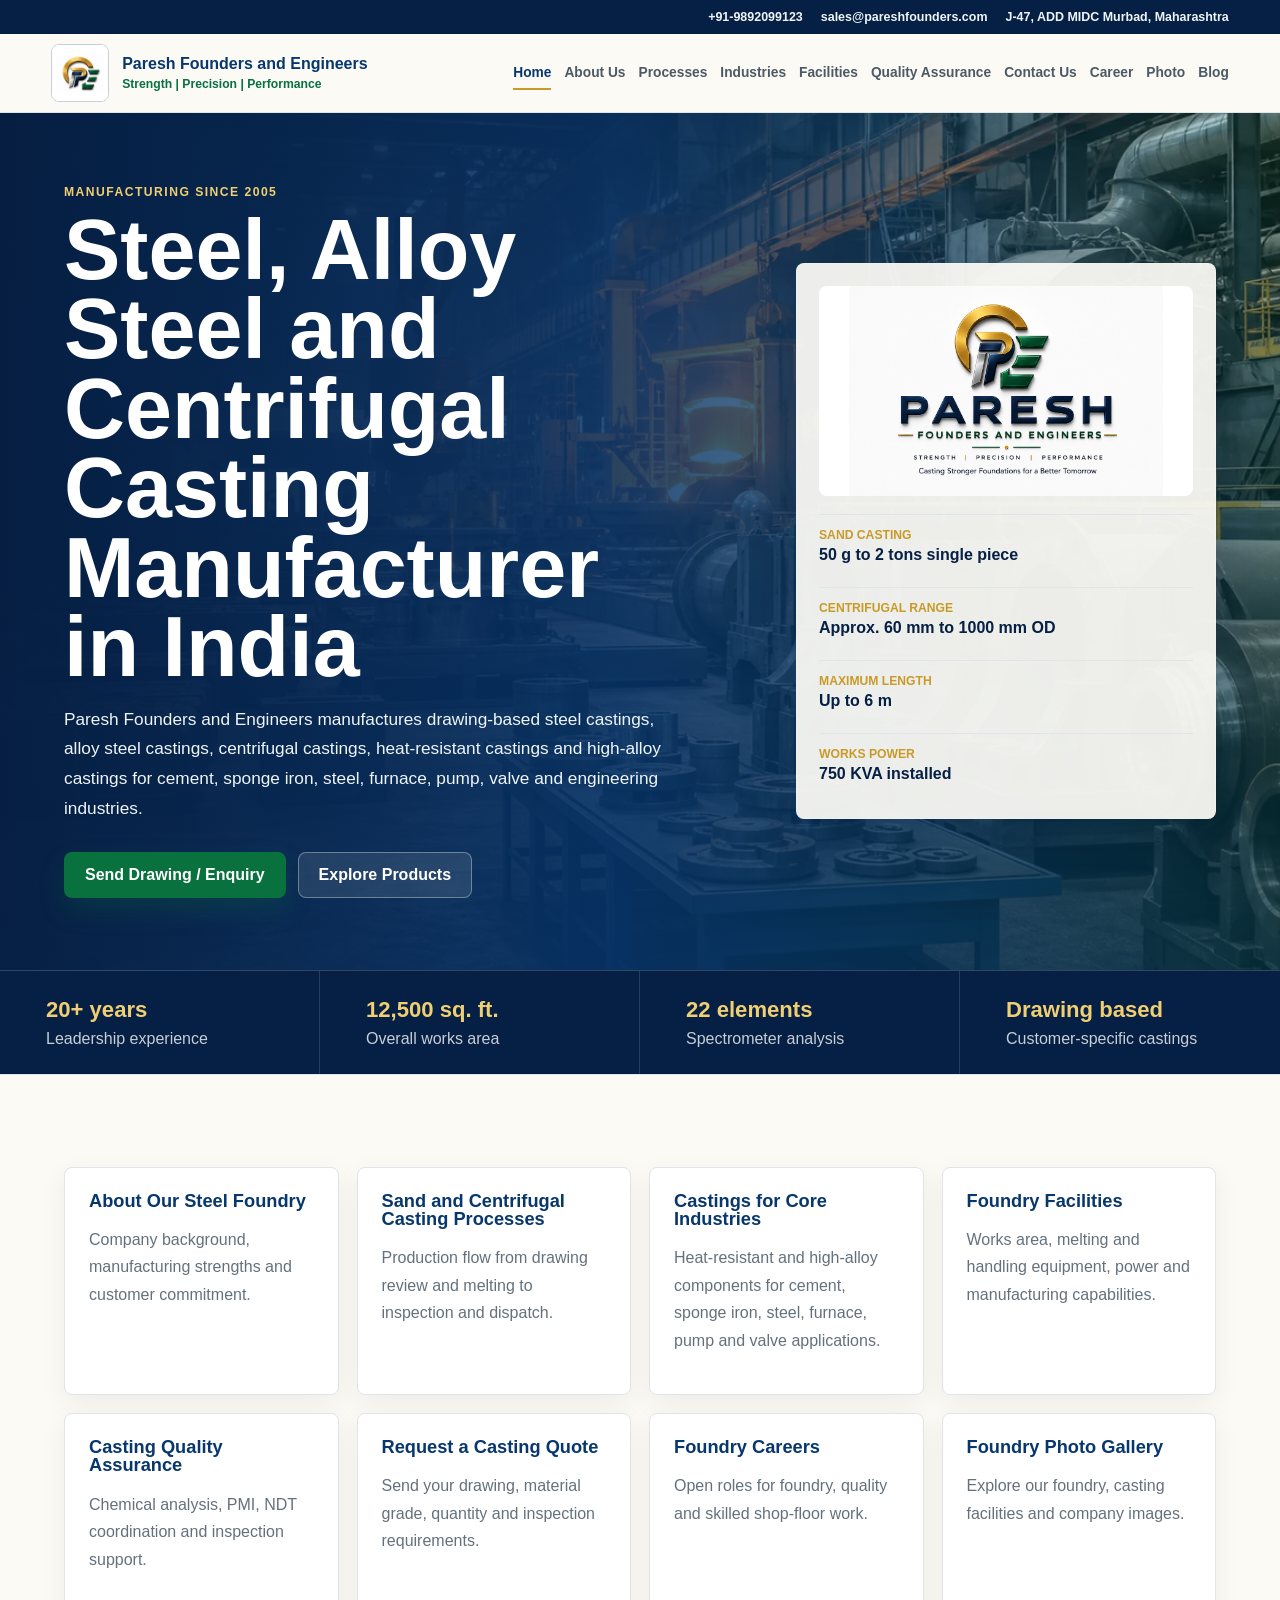
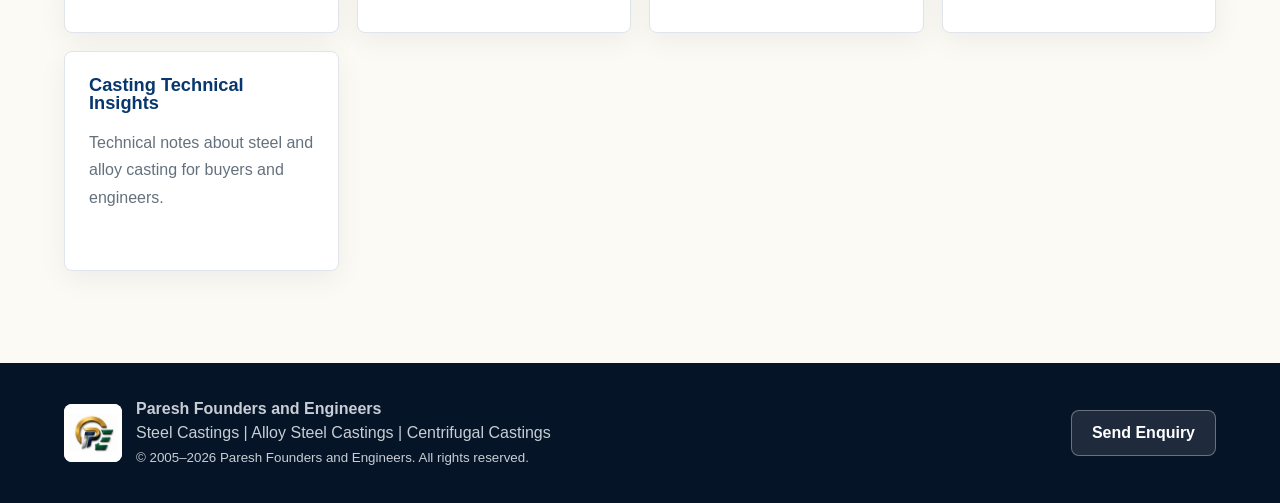
==== commit 9ac9c845: "Publish technical SEO and hosted form fixes" ====
--- a/index.html
+++ b/index.html
@@ -1,8 +1,10 @@
-<!doctype html>
-<html lang="en">
-  <head>
-    <meta charset="utf-8">
-    <meta name="viewport" content="width=device-width, initial-scale=1">
+<!doctype html>
+<html lang="en">
+  <head>
+    <meta charset="utf-8">
+    <meta name="viewport" content="width=device-width, initial-scale=1">
+    <link rel="icon" href="assets/favicon.ico" sizes="any">
+    <link rel="apple-touch-icon" href="assets/apple-touch-icon.png">
     <title>Steel Casting Manufacturer in India | Paresh Founders and Engineers</title>
     <meta name="description" content="Indian manufacturer of steel, alloy steel, centrifugal, heat-resistant and high-alloy castings for cement, sponge iron, steel, pump and valve industries.">
     <meta name="robots" content="index, follow, max-image-preview:large">
@@ -49,89 +51,88 @@
         }
       }
     </script>
-    <link rel="stylesheet" href="styles.css">
-  </head>
-  <body data-page="home">
-    <header class="site-header">
-      <div class="top-line">
-        <a href="tel:+919892099123">+91-9892099123</a>
-        <a href="mailto:sales@pareshfounders.com">sales@pareshfounders.com</a>
-        <span>J-47, ADD MIDC Murbad, Maharashtra</span>
-      </div>
-      <div class="nav-shell">
-        <a class="brand" href="index.html" aria-label="Paresh Founders and Engineers home">
-          <img src="assets/pfe-logo.png" alt="Paresh Founders and Engineers logo">
-          <span><strong>Paresh Founders and Engineers</strong><small>Strength | Precision | Performance</small></span>
-        </a>
-        <button class="nav-toggle" type="button" aria-expanded="false" aria-controls="main-nav" aria-label="Open menu"><span></span><span></span><span></span></button>
-        <nav id="main-nav" class="main-nav" aria-label="Main navigation">
-          <a data-nav="home" href="index.html">Home</a>
-          <a data-nav="about" href="about.html">About Us</a>
-          <a data-nav="processes" href="processes.html">Processes</a>
-          <a data-nav="industries" href="industries.html">Industries</a>
-          <a data-nav="facilities" href="facilities.html">Facilities</a>
-          <a data-nav="quality" href="quality.html">Quality Assurance</a>
-          <a data-nav="contact" href="contact.html">Contact Us</a>
-          <a data-nav="career" href="career.html">Career</a>
-          <a data-nav="photos" href="photos.html">Photo</a>
-          <a data-nav="blog" href="blog.html">Blog</a>
-        </nav>
-      </div>
-    </header>
-
-    <main>
-      <section class="hero">
-        <img class="hero-bg" src="assets/foundry-hero.png" alt="Steel and alloy steel casting manufacturing shop floor in India">
-        <div class="hero-shade"></div>
-        <div class="hero-inner">
-          <div class="hero-copy">
-            <p class="eyebrow">Manufacturing since 2005</p>
-            <h1>Steel, Alloy Steel and Centrifugal Casting Manufacturer in India</h1>
-            <p>Paresh Founders and Engineers manufactures drawing-based steel castings, alloy steel castings, centrifugal castings, heat-resistant castings and high-alloy castings for cement, sponge iron, steel, furnace, pump, valve and engineering industries.</p>
-            <div class="hero-actions">
-              <a class="btn primary" href="contact.html">Send Drawing / Enquiry</a>
-              <a class="btn secondary" href="industries.html">Explore Products</a>
-            </div>
-          </div>
-          <aside class="hero-panel" aria-label="Company at a glance">
-            <img src="assets/pfe-full-logo.png" alt="Paresh Founders and Engineers steel casting manufacturer logo">
-            <dl>
-              <div><dt>Sand Casting</dt><dd>50 g to 2 tons single piece</dd></div>
-              <div><dt>Centrifugal Range</dt><dd>Approx. 60 mm to 1000 mm OD</dd></div>
-              <div><dt>Maximum Length</dt><dd>Up to 6 m</dd></div>
-              <div><dt>Works Power</dt><dd>750 KVA installed</dd></div>
-            </dl>
-          </aside>
-        </div>
-      </section>
-
-      <section class="metric-band" aria-label="Company highlights">
-        <article><span>20+ years</span><p>Leadership experience</p></article>
-        <article><span>12,500 sq. ft.</span><p>Overall works area</p></article>
-        <article><span>22 elements</span><p>Spectrometer analysis</p></article>
-        <article><span>Drawing based</span><p>Customer-specific castings</p></article>
-      </section>
-
-      <section class="section">
-        <div class="link-grid">
-          <a href="about.html"><h2 style="display: contents;"><b>About Our Steel Foundry</b></h2><p>Company background, manufacturing strengths and customer commitment.</p></a>
-          <a href="processes.html"><h2 style="display: contents;"><b>Sand and Centrifugal Casting Processes</b></h2><p>Production flow from drawing review and melting to inspection and dispatch.</p></a>
-          <a href="industries.html"><h2 style="display: contents;"><b>Castings for Core Industries</b></h2><p>Heat-resistant and high-alloy components for cement, sponge iron, steel, furnace, pump and valve applications.</p></a>
-          <a href="facilities.html"><h2 style="display: contents;"><b>Foundry Facilities</b></h2><p>Works area, melting and handling equipment, power and manufacturing capabilities.</p></a>
-          <a href="quality.html"><h2 style="display: contents;"><b>Casting Quality Assurance</b></h2><p>Chemical analysis, PMI, NDT coordination and inspection support.</p></a>
-          <a href="contact.html"><h2 style="display: contents;"><b>Request a Casting Quote</b></h2><p>Send your drawing, material grade, quantity and inspection requirements.</p></a>
-          <a href="career.html"><h2 style="display: contents;"><b>Foundry Careers</b></h2><p>Open roles for foundry, quality and skilled shop-floor work.</p></a>
-          <a href="photos.html"><h2 style="display: contents;"><b>Foundry Photo Gallery</b></h2><p>Explore our foundry, casting facilities and company images.</p></a>
-          <a href="blog.html"><h2 style="display: contents;"><b>Casting Technical Insights</b></h2><p>Technical notes about steel and alloy casting for buyers and engineers.</p></a>
-        </div>
-      </section>
-    </main>
-
-    <footer class="footer">
-      <div><img src="assets/pfe-logo.png" alt="Paresh Founders and Engineers company logo"><p><b>Paresh Founders and Engineers</b><br>Steel Castings | Alloy Steel Castings | Centrifugal Castings<br><small>&copy; 2005&ndash;2026 Paresh Founders and Engineers. All rights reserved.</small></p></div>
-      <a class="btn secondary" href="contact.html">Send Enquiry</a>
-    </footer>
-    <script src="script.js"></script>
-  </body>
-</html>
-
+    <link rel="stylesheet" href="styles.css">
+  </head>
+  <body data-page="home">
+    <header class="site-header">
+      <div class="top-line">
+        <a href="tel:+919892099123">+91-9892099123</a>
+        <a href="mailto:sales@pareshfounders.com">sales@pareshfounders.com</a>
+        <span>J-47, ADD MIDC Murbad, Maharashtra</span>
+      </div>
+      <div class="nav-shell">
+        <a class="brand" href="index.html" aria-label="Paresh Founders and Engineers home">
+          <img src="assets/pfe-logo.webp" width="512" height="512" alt="Paresh Founders and Engineers logo">
+          <span><strong>Paresh Founders and Engineers</strong><small>Strength | Precision | Performance</small></span>
+        </a>
+        <button class="nav-toggle" type="button" aria-expanded="false" aria-controls="main-nav" aria-label="Open menu"><span></span><span></span><span></span></button>
+        <nav id="main-nav" class="main-nav" aria-label="Main navigation">
+          <a data-nav="home" href="index.html">Home</a>
+          <a data-nav="about" href="about.html">About Us</a>
+          <a data-nav="processes" href="processes.html">Processes</a>
+          <a data-nav="industries" href="industries.html">Industries</a>
+          <a data-nav="facilities" href="facilities.html">Facilities</a>
+          <a data-nav="quality" href="quality.html">Quality Assurance</a>
+          <a data-nav="contact" href="contact.html">Contact Us</a>
+          <a data-nav="career" href="career.html">Career</a>
+          <a data-nav="photos" href="photos.html">Photo</a>
+          <a data-nav="blog" href="blog.html">Blog</a>
+        </nav>
+      </div>
+    </header>
+
+    <main>
+      <section class="hero">
+        <img class="hero-bg" src="assets/foundry-hero.webp" width="1600" height="770" alt="Steel and alloy steel casting manufacturing shop floor in India">
+        <div class="hero-shade"></div>
+        <div class="hero-inner">
+          <div class="hero-copy">
+            <p class="eyebrow">Manufacturing since 2005</p>
+            <h1>Steel, Alloy Steel and Centrifugal Casting Manufacturer in India</h1>
+            <p>Paresh Founders and Engineers manufactures drawing-based steel castings, alloy steel castings, centrifugal castings, heat-resistant castings and high-alloy castings for cement, sponge iron, steel, furnace, pump, valve and engineering industries.</p>
+            <div class="hero-actions">
+              <a class="btn primary" href="contact.html">Send Drawing / Enquiry</a>
+              <a class="btn secondary" href="industries.html">Explore Products</a>
+            </div>
+          </div>
+          <aside class="hero-panel" aria-label="Company at a glance">
+            <img src="assets/pfe-full-logo.webp" width="1024" height="683" alt="Paresh Founders and Engineers steel casting manufacturer logo">
+            <dl>
+              <div><dt>Sand Casting</dt><dd>50 g to 2 tons single piece</dd></div>
+              <div><dt>Centrifugal Range</dt><dd>Approx. 60 mm to 1000 mm OD</dd></div>
+              <div><dt>Maximum Length</dt><dd>Up to 6 m</dd></div>
+              <div><dt>Works Power</dt><dd>750 KVA installed</dd></div>
+            </dl>
+          </aside>
+        </div>
+      </section>
+
+      <section class="metric-band" aria-label="Company highlights">
+        <article><span>20+ years</span><p>Leadership experience</p></article>
+        <article><span>12,500 sq. ft.</span><p>Overall works area</p></article>
+        <article><span>22 elements</span><p>Spectrometer analysis</p></article>
+        <article><span>Drawing based</span><p>Customer-specific castings</p></article>
+      </section>
+
+      <section class="section">
+        <div class="link-grid">
+          <a href="about.html"><h2 style="display: contents;"><b>About Our Steel Foundry</b></h2><p>Company background, manufacturing strengths and customer commitment.</p></a>
+          <a href="processes.html"><h2 style="display: contents;"><b>Sand and Centrifugal Casting Processes</b></h2><p>Production flow from drawing review and melting to inspection and dispatch.</p></a>
+          <a href="industries.html"><h2 style="display: contents;"><b>Castings for Core Industries</b></h2><p>Heat-resistant and high-alloy components for cement, sponge iron, steel, furnace, pump and valve applications.</p></a>
+          <a href="facilities.html"><h2 style="display: contents;"><b>Foundry Facilities</b></h2><p>Works area, melting and handling equipment, power and manufacturing capabilities.</p></a>
+          <a href="quality.html"><h2 style="display: contents;"><b>Casting Quality Assurance</b></h2><p>Chemical analysis, PMI, NDT coordination and inspection support.</p></a>
+          <a href="contact.html"><h2 style="display: contents;"><b>Request a Casting Quote</b></h2><p>Send your drawing, material grade, quantity and inspection requirements.</p></a>
+          <a href="career.html"><h2 style="display: contents;"><b>Foundry Careers</b></h2><p>Open roles for foundry, quality and skilled shop-floor work.</p></a>
+          <a href="photos.html"><h2 style="display: contents;"><b>Foundry Photo Gallery</b></h2><p>Explore our foundry, casting facilities and company images.</p></a>
+          <a href="blog.html"><h2 style="display: contents;"><b>Casting Technical Insights</b></h2><p>Technical notes about steel and alloy casting for buyers and engineers.</p></a>
+        </div>
+      </section>
+    </main>
+
+    <footer class="footer">
+      <div><img src="assets/pfe-logo.webp" width="512" height="512" alt="Paresh Founders and Engineers company logo"><p><b>Paresh Founders and Engineers</b><br>Steel Castings | Alloy Steel Castings | Centrifugal Castings<br><small>&copy; 2005&ndash;2026 Paresh Founders and Engineers. All rights reserved.</small></p></div>
+      <a class="btn secondary" href="contact.html">Send Enquiry</a>
+    </footer>
+    <script src="script.js"></script>
+  </body>
+</html>
